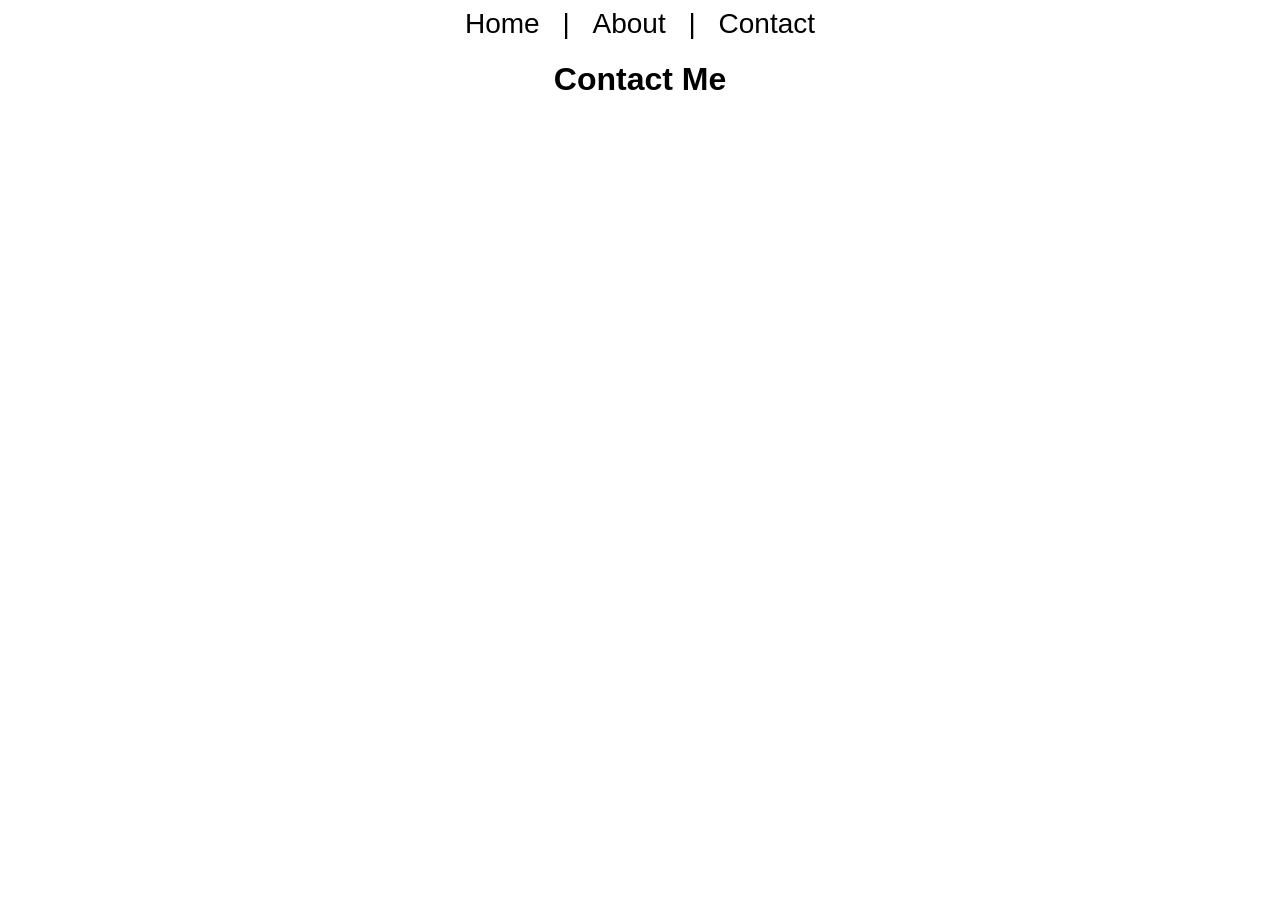
==== contact.html @ 266361f7 "First Commit" ====
<!doctype html>
<html>
    <head>
        <title> Tejash webpage</title>
    </head>
    <link rel="stylesheet" href="global.css" />
    <body> 
        <nav style="text-align: center; font-family: arial; font-size: 28px">
      <a href="index.html"> Home </a> |
      <a href="about.html"> About </a> |
      <a href="contact.html"> Contact </a>
    </nav>
        <h1 style="text-align:center; font-family: Arial, sans-serif;"><b> Contact Me </b></h1>
        
</html>
---- global.css ----
nav a {
        color: black;
        text-decoration: none;
        margin: 0 15px;
      }
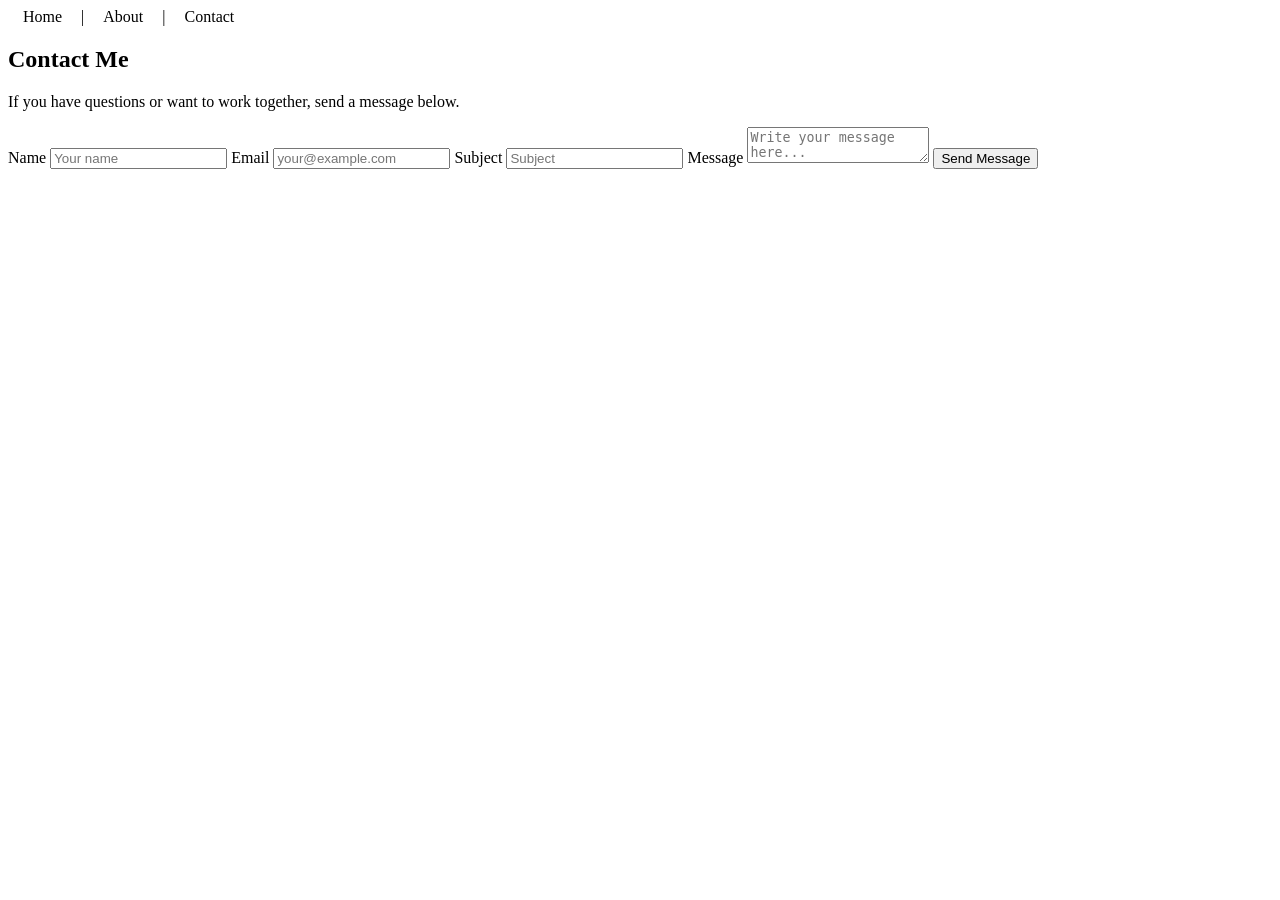
==== commit a20f4923: "contact page added" ====
--- a/contact.html
+++ b/contact.html
@@ -4,12 +4,32 @@
         <title> Tejash webpage</title>
     </head>
     <link rel="stylesheet" href="global.css" />
-    <body> 
-        <nav style="text-align: center; font-family: arial; font-size: 28px">
-      <a href="index.html"> Home </a> |
-      <a href="about.html"> About </a> |
-      <a href="contact.html"> Contact </a>
-    </nav>
-        <h1 style="text-align:center; font-family: Arial, sans-serif;"><b> Contact Me </b></h1>
-        
+    <body>
+        <nav>
+            <a href="index.html">Home</a> |
+            <a href="about.html">About</a> |
+            <a href="contact.html">Contact</a>
+        </nav>
+        <main>
+            <section class="contact-card">
+                <h1>Contact Me</h1>
+                <p>If you have questions or want to work together, send a message below.</p>
+                <form action="#" method="post">
+                    <label for="name">Name</label>
+                    <input type="text" id="name" name="name" placeholder="Your name" required />
+
+                    <label for="email">Email</label>
+                    <input type="email" id="email" name="email" placeholder="your@example.com" required />
+
+                    <label for="subject">Subject</label>
+                    <input type="text" id="subject" name="subject" placeholder="Subject" />
+
+                    <label for="message">Message</label>
+                    <textarea id="message" name="message" placeholder="Write your message here..." required></textarea>
+
+                    <button type="submit">Send Message</button>
+                </form>
+            </section>
+        </main>
+    </body>
 </html>
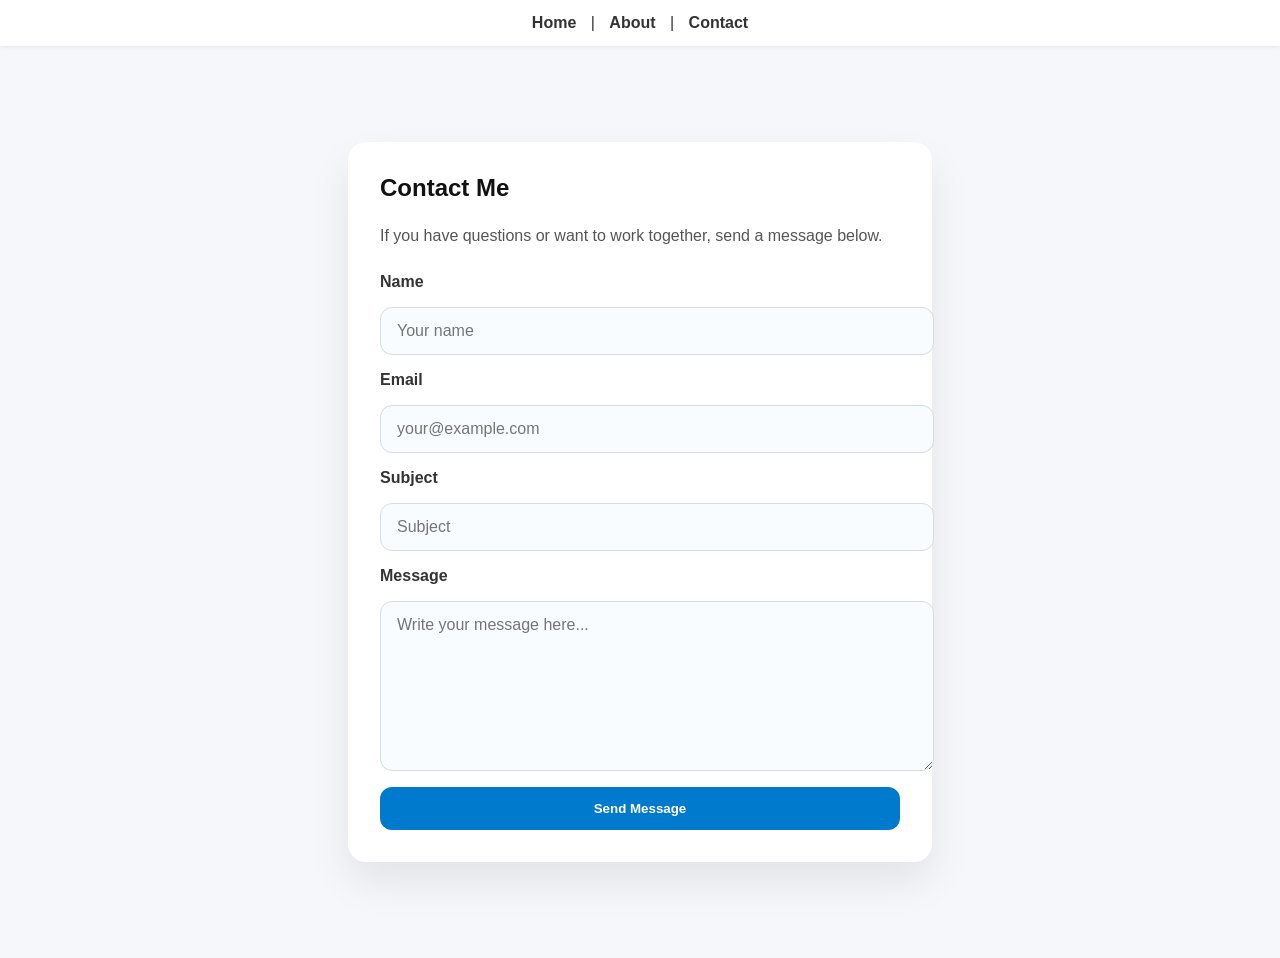
==== commit c2371af9: "Contact Page Added" ====
--- a/contact.html
+++ b/contact.html
@@ -2,8 +2,103 @@
 <html>
     <head>
         <title> Tejash webpage</title>
+        <link rel="stylesheet" href="global.css" />
+        <style>
+            body {
+                font-family: Arial, sans-serif;
+                background: #f5f7fb;
+                color: #333;
+                margin: 0;
+                padding: 0;
+            }
+
+            nav {
+                background: #ffffff;
+                padding: 14px 20px;
+                text-align: center;
+                box-shadow: 0 1px 4px rgba(0, 0, 0, 0.08);
+            }
+
+            nav a {
+                color: #333333;
+                text-decoration: none;
+                margin: 0 10px;
+                font-weight: 600;
+            }
+
+            nav a:hover {
+                color: #007acc;
+            }
+
+            main {
+                display: flex;
+                justify-content: center;
+                align-items: center;
+                min-height: calc(100vh - 68px);
+                padding: 40px 20px;
+            }
+
+            .contact-card {
+                width: 100%;
+                max-width: 520px;
+                background: #ffffff;
+                padding: 32px;
+                border-radius: 18px;
+                box-shadow: 0 20px 40px rgba(0, 0, 0, 0.08);
+            }
+
+            .contact-card h1 {
+                margin-top: 0;
+                color: #111111;
+            }
+
+            .contact-card p {
+                color: #555555;
+                line-height: 1.7;
+                margin-bottom: 24px;
+            }
+
+            form {
+                display: grid;
+                gap: 16px;
+            }
+
+            label {
+                font-weight: 600;
+            }
+
+            input,
+            textarea {
+                width: 100%;
+                padding: 14px 16px;
+                border: 1px solid #d6dcdf;
+                border-radius: 12px;
+                background: #f9fcff;
+                font: inherit;
+                color: #2c3e50;
+            }
+
+            textarea {
+                min-height: 140px;
+                resize: vertical;
+            }
+
+            button {
+                background: #007acc;
+                color: #ffffff;
+                border: none;
+                padding: 14px 18px;
+                border-radius: 12px;
+                cursor: pointer;
+                font-weight: 700;
+                transition: background 0.2s ease;
+            }
+
+            button:hover {
+                background: #005fa3;
+            }
+        </style>
     </head>
-    <link rel="stylesheet" href="global.css" />
     <body>
         <nav>
             <a href="index.html">Home</a> |
